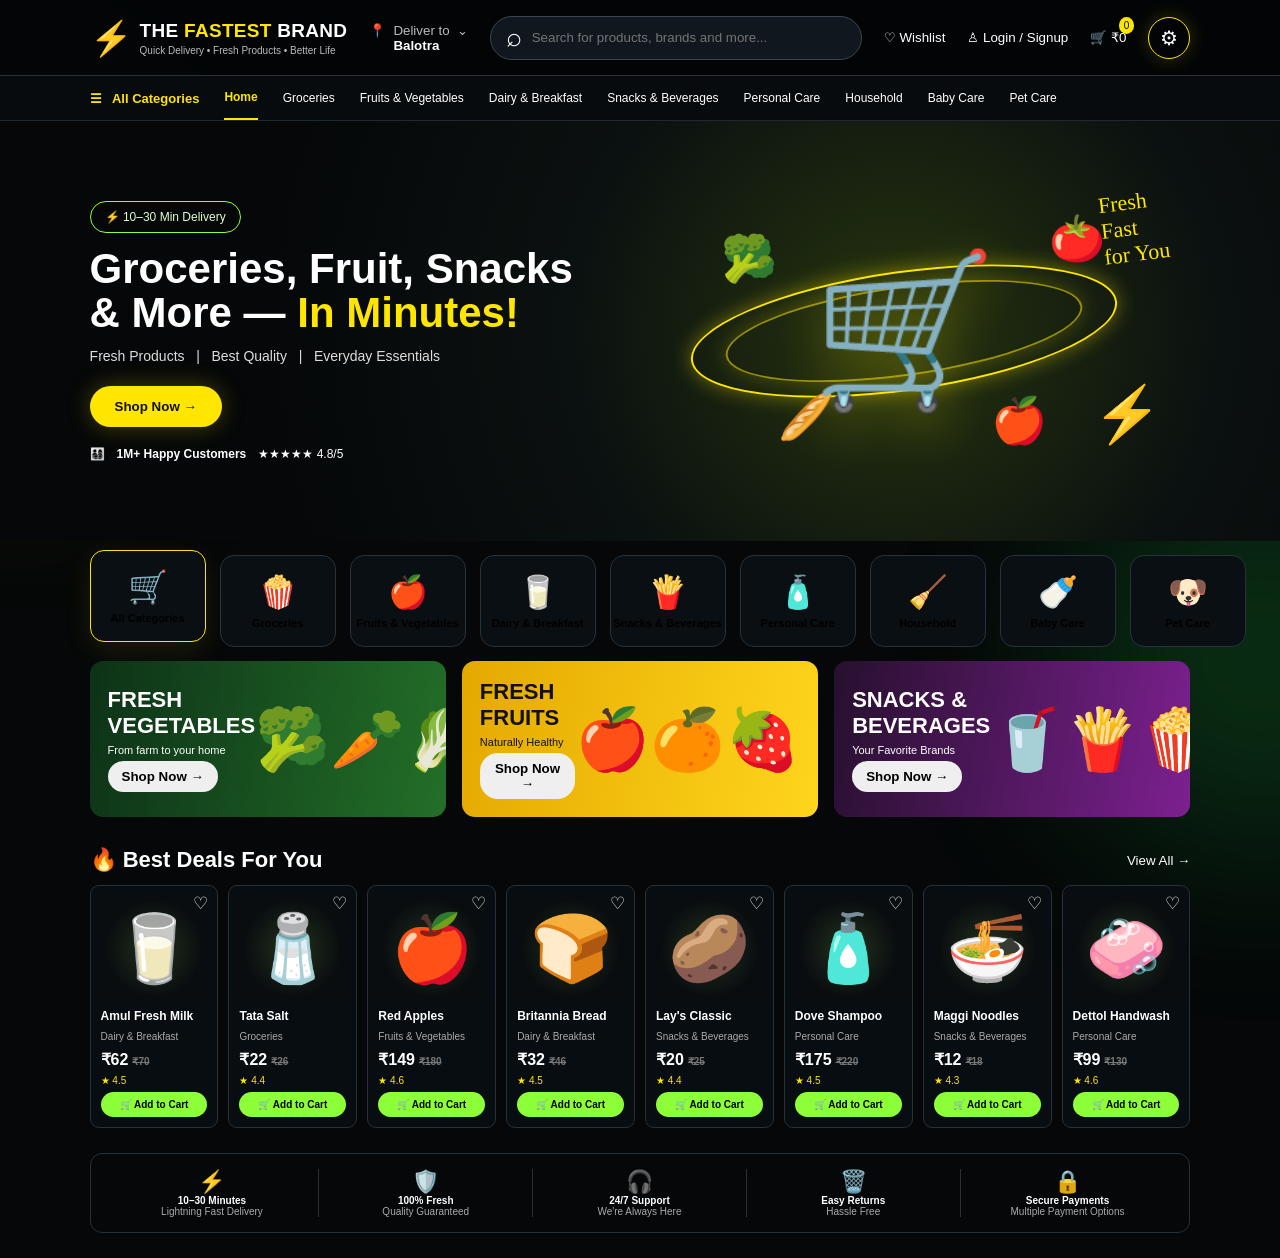
==== index.html @ 52337e47 "Add files via upload" ====
<!DOCTYPE html>
<html lang="en">
<head>
  <meta charset="UTF-8">
  <meta name="viewport" content="width=device-width, initial-scale=1.0">
  <title>THE FASTEST BRAND</title>
  <link rel="stylesheet" href="style.css">
</head>
<body>
  <div class="page-glow glow-one"></div>
  <div class="page-glow glow-two"></div>

  <header class="topbar">
    <div class="brand">
      <span class="bolt">⚡</span>
      <div><strong>THE <b>FASTEST</b> BRAND</strong><small>Quick Delivery • Fresh Products • Better Life</small></div>
    </div>
    <button class="location">📍 <span>Deliver to<br><b>Balotra</b></span>⌄</button>
    <div class="search"><span>⌕</span><input id="searchInput" placeholder="Search for products, brands and more..."></div>
    <button class="head-btn" onclick="toggleWishlist()">♡ <span>Wishlist</span></button>
    <button class="head-btn" onclick="openLogin()">♙ <span>Login / Signup</span></button>
    <button class="cart-mini" onclick="openCart()">🛒 <i id="cartCount">0</i> ₹<span id="cartTotal">0</span></button>
    <button class="settings-btn" onclick="toggleSettings()">⚙</button>
  </header>

  <nav class="nav">
    <button class="categories-btn">☰ &nbsp; All Categories</button>
    <a class="active" href="#home">Home</a>
    <a href="#products" onclick="filterCategory('Groceries')">Groceries</a>
    <a href="#products" onclick="filterCategory('Fruits & Vegetables')">Fruits & Vegetables</a>
    <a href="#products" onclick="filterCategory('Dairy & Breakfast')">Dairy & Breakfast</a>
    <a href="#products" onclick="filterCategory('Snacks & Beverages')">Snacks & Beverages</a>
    <a href="#products" onclick="filterCategory('Personal Care')">Personal Care</a>
    <a href="#products" onclick="filterCategory('Household')">Household</a>
    <a href="#products" onclick="filterCategory('Baby Care')">Baby Care</a>
    <a href="#products" onclick="filterCategory('Pet Care')">Pet Care</a>
  </nav>

  <main id="home">
    <section class="hero">
      <div class="hero-copy">
        <span class="delivery-pill">⚡ 10–30 Min Delivery</span>
        <h1>Groceries, Fruit, Snacks<br>& More — <em>In Minutes!</em></h1>
        <p>Fresh Products &nbsp; | &nbsp; Best Quality &nbsp; | &nbsp; Everyday Essentials</p>
        <button class="shop-btn" onclick="document.querySelector('#products').scrollIntoView({behavior:'smooth'})">Shop Now →</button>
        <div class="trust"><span>👨‍👩‍👧‍👦</span><b>1M+ Happy Customers</b><span>★★★★★ 4.8/5</span></div>
      </div>
      <div class="hero-art">
        <div class="orbit orbit-a"></div><div class="orbit orbit-b"></div>
        <div class="basket">🛒</div>
        <div class="floating-food f1">🥦</div><div class="floating-food f2">🍅</div>
        <div class="floating-food f3">🥖</div><div class="floating-food f4">🍎</div>
        <div class="delivery-box">⚡</div>
        <span class="scribble">Fresh<br>Fast<br>for You</span>
      </div>
    </section>

    <section class="category-strip" id="categoryStrip"></section>

    <section class="promo-row">
      <article class="promo green"><div><h3>FRESH<br>VEGETABLES</h3><p>From farm to your home</p><button onclick="filterCategory('Fruits & Vegetables')">Shop Now →</button></div><span>🥦🥕🥬</span></article>
      <article class="promo yellow"><div><h3>FRESH<br>FRUITS</h3><p>Naturally Healthy</p><button onclick="filterCategory('Fruits & Vegetables')">Shop Now →</button></div><span>🍎🍊🍓</span></article>
      <article class="promo purple"><div><h3>SNACKS &<br>BEVERAGES</h3><p>Your Favorite Brands</p><button onclick="filterCategory('Snacks & Beverages')">Shop Now →</button></div><span>🥤🍟🍿</span></article>
    </section>

    <section class="products-section" id="products">
      <div class="section-head"><h2>🔥 Best Deals For You</h2><button onclick="renderProducts(products)">View All →</button></div>
      <div class="products" id="productGrid"></div>
    </section>

    <section class="benefits">
      <div>⚡ <b>10–30 Minutes</b><small>Lightning Fast Delivery</small></div>
      <div>🛡️ <b>100% Fresh</b><small>Quality Guaranteed</small></div>
      <div>🎧 <b>24/7 Support</b><small>We're Always Here</small></div>
      <div>🗑️ <b>Easy Returns</b><small>Hassle Free</small></div>
      <div>🔒 <b>Secure Payments</b><small>Multiple Payment Options</small></div>
    </section>
  </main>

  <aside class="settings-panel" id="settingsPanel">
    <div class="panel-title">⚙ Settings <button onclick="toggleSettings()">×</button></div>
    <button onclick="location.href='admin.html'">👑 <b>Owner / Admin Panel</b><small>Manage your store</small>›</button>
    <button onclick="alert('Customer Support: 24/7 • +91 90000 00000')">🎧 <b>Customer Support</b><small>Help & Contact</small>›</button>
    <button>🔔 <b>Notifications</b><small>Orders & Updates</small>›</button>
    <button onclick="toggleTheme()">🌗 <b>Light / Dark Mode</b><small>Switch appearance</small><span class="switch"></span></button>
    <button onclick="alert('THE FASTEST BRAND — Fresh products delivered fast.')">ⓘ <b>About Us</b><small>Our Story</small>›</button>
    <button onclick="alert('You have been logged out.')">↪ <b>Logout</b><small>Sign Out</small></button>
  </aside>

  <div class="modal" id="loginModal">
    <div class="modal-box"><button class="close" onclick="closeModal('loginModal')">×</button><h2>Login / Signup</h2>
      <input id="loginName" placeholder="Your Name"><input id="loginPhone" placeholder="Mobile Number">
      <input id="loginEmail" placeholder="Email Address"><input id="loginPin" placeholder="Pincode">
      <button class="shop-btn full" onclick="saveProfile()">Continue</button>
    </div>
  </div>

  <div class="modal" id="cartModal">
    <div class="modal-box cart-box"><button class="close" onclick="closeModal('cartModal')">×</button><h2>🛒 Your Cart</h2><div id="cartItems"></div><div class="cart-total">Total: ₹<b id="modalTotal">0</b></div><button class="shop-btn full" onclick="checkout()">Checkout</button></div>
  </div>

  <script src="script.js"></script>
</body>
</html>
---- style.css ----
*{box-sizing:border-box;margin:0;padding:0}html{scroll-behavior:smooth}body{font-family:Arial,Helvetica,sans-serif;background:#050708;color:#fff;overflow-x:hidden}.page-glow{position:fixed;width:400px;height:400px;border-radius:50%;filter:blur(100px);opacity:.16;pointer-events:none;z-index:-1}.glow-one{background:#ffe500;top:5%;left:-180px}.glow-two{background:#24ff54;right:-180px;bottom:5%}.topbar{height:76px;display:flex;align-items:center;gap:22px;padding:0 7%;border-bottom:1px solid #27303a;background:rgba(3,5,7,.92);backdrop-filter:blur(16px);position:sticky;top:0;z-index:20}.brand{display:flex;align-items:center;gap:8px;min-width:245px}.brand .bolt{font-size:34px;color:#ffe600}.brand strong{font-size:19px;letter-spacing:.3px}.brand strong b{color:#ffe600}.brand small{display:block;color:#bbb;font-size:10px;margin-top:3px}.location,.head-btn,.cart-mini,.settings-btn{background:none;border:0;color:#fff;cursor:pointer}.location{display:flex;gap:7px;text-align:left;color:#bbb}.location b{color:#fff}.search{height:44px;flex:1;max-width:470px;border:1px solid #394652;border-radius:28px;display:flex;align-items:center;padding:0 15px;background:#10171e}.search span{font-size:27px}.search input{width:100%;border:0;outline:0;background:none;color:#fff;padding:0 10px}.head-btn{white-space:nowrap}.cart-mini{position:relative}.cart-mini i{position:absolute;top:-13px;right:-8px;background:#ffe600;color:#111;border-radius:50%;font-size:10px;padding:3px 5px;font-style:normal}.settings-btn{width:42px;height:42px;border:1px solid #ffe600;border-radius:50%;font-size:20px;box-shadow:0 0 20px #ffe60033}.nav{height:45px;display:flex;align-items:center;gap:25px;padding:0 7%;border-bottom:1px solid #202932;white-space:nowrap;overflow:auto;background:#080b0e;position:sticky;top:76px;z-index:19}.nav a,.categories-btn{color:#fff;text-decoration:none;font-size:12px;background:none;border:0;cursor:pointer}.nav .active{color:#ffe600;font-weight:bold;border-bottom:3px solid #ffe600;height:45px;display:flex;align-items:center}.categories-btn{font-weight:bold;color:#ffe600;font-size:13px}.hero{min-height:380px;display:flex;align-items:center;padding:45px 7%;position:relative;overflow:hidden;background:radial-gradient(circle at 70% 50%,#26340f 0,#0b1110 35%,#050708 70%)}.hero-copy{width:48%;z-index:2;animation:slideIn .9s ease}.delivery-pill{display:inline-block;border:1px solid #8fff39;border-radius:30px;padding:8px 14px;color:#dfffcb;font-size:12px}.hero h1{font-size:42px;line-height:1.04;margin:14px 0}.hero h1 em{font-style:normal;color:#ffe600}.hero p{color:#ddd;font-size:14px}.shop-btn{margin-top:22px;border:0;border-radius:25px;background:#ffe600;color:#101010;font-weight:bold;padding:13px 25px;cursor:pointer;transition:.25s;box-shadow:0 0 25px #ffe60044}.shop-btn:hover{transform:translateY(-3px) scale(1.03);box-shadow:0 0 35px #ffe60088}.trust{display:flex;gap:12px;align-items:center;margin-top:20px;font-size:12px}.hero-art{width:52%;height:330px;position:relative;display:flex;justify-content:center;align-items:center}.basket{font-size:150px;filter:drop-shadow(0 15px 25px #ffe60066);animation:float 3s ease-in-out infinite;z-index:2}.orbit{position:absolute;border:2px solid #ffe600;border-radius:50%;width:430px;height:120px;transform:rotate(-8deg);box-shadow:0 0 20px #ffe60066;animation:spin 7s linear infinite}.orbit-b{width:360px;height:90px;animation-direction:reverse;opacity:.55}.floating-food{position:absolute;font-size:45px;animation:foodFloat 4s ease-in-out infinite}.f1{left:18%;top:20%}.f2{right:15%;top:14%;animation-delay:.7s}.f3{left:28%;bottom:16%;animation-delay:1.1s}.f4{right:25%;bottom:15%;animation-delay:1.7s}.delivery-box{position:absolute;right:5%;bottom:15%;font-size:55px;animation:float 2.5s infinite}.scribble{position:absolute;right:4%;top:7%;font-size:22px;color:#ffe600;transform:rotate(-7deg);font-family:cursive}.category-strip{display:flex;gap:14px;padding:14px 7%;overflow:auto}.cat{min-width:116px;height:92px;border:1px solid #27323d;border-radius:14px;background:#0a0f14;display:flex;flex-direction:column;align-items:center;justify-content:center;cursor:pointer;transition:.25s}.cat:hover,.cat.active{border-color:#ffe600;transform:translateY(-5px);box-shadow:0 10px 30px #ffe60018}.cat span{font-size:32px}.cat b{font-size:11px;margin-top:6px}.promo-row{display:grid;grid-template-columns:repeat(3,1fr);gap:16px;padding:0 7% 20px}.promo{border-radius:13px;padding:18px;min-height:125px;display:flex;justify-content:space-between;align-items:center;overflow:hidden}.promo h3{font-size:22px}.promo p{font-size:11px;margin:5px 0}.promo span{font-size:60px;white-space:nowrap}.promo button{border:0;border-radius:18px;padding:8px 14px;font-weight:bold;cursor:pointer}.green{background:linear-gradient(100deg,#0d3217,#236f28)}.yellow{background:linear-gradient(100deg,#e4a900,#ffd51d);color:#111}.purple{background:linear-gradient(100deg,#27102e,#7c2090)}.products-section{padding:10px 7% 25px}.section-head{display:flex;justify-content:space-between;align-items:center;margin-bottom:12px}.section-head h2{font-size:22px}.section-head button{background:none;border:0;color:#fff;cursor:pointer}.products{display:grid;grid-template-columns:repeat(8,minmax(120px,1fr));gap:10px}.product{border:1px solid #27313a;background:#080d11;border-radius:9px;padding:10px;transition:.3s;position:relative;animation:rise .55s ease both}.product:hover{transform:translateY(-7px);border-color:#ffe600;box-shadow:0 14px 30px #000}.product-img{height:105px;display:flex;align-items:center;justify-content:center;font-size:66px;background:radial-gradient(circle,#24331c,#090d10 65%);border-radius:8px}.heart{position:absolute;right:9px;top:7px;background:none;border:0;color:#fff;cursor:pointer;font-size:17px}.product h3{font-size:12px;margin:8px 0 3px}.product small{color:#aaa;font-size:10px}.price{font-weight:bold;margin:6px 0}.old{text-decoration:line-through;color:#777;font-size:10px;margin-left:4px}.rating{color:#ffe600;font-size:10px}.add{width:100%;border:0;background:#8cff39;border-radius:15px;padding:7px;font-size:10px;font-weight:bold;cursor:pointer;margin-top:6px}.benefits{margin:0 7% 25px;border:1px solid #27313a;border-radius:12px;display:grid;grid-template-columns:repeat(5,1fr);padding:15px}.benefits div{border-right:1px solid #27313a;text-align:center;font-size:22px}.benefits div:last-child{border:0}.benefits b,.benefits small{display:block;font-size:10px}.benefits small{color:#aaa}.settings-panel{position:fixed;right:20px;top:70px;width:300px;background:#0c1319ee;border:1px solid #39434c;border-radius:14px;z-index:40;padding:12px;display:none;box-shadow:0 25px 60px #000}.settings-panel.show{display:block;animation:panelIn .25s}.panel-title{display:flex;justify-content:space-between;font-size:16px;font-weight:bold;padding:8px}.panel-title button,.settings-panel>button{background:none;border:0;color:#fff;cursor:pointer}.settings-panel>button{width:100%;padding:13px 8px;text-align:left;border-top:1px solid #283039}.settings-panel small,.settings-panel b{display:block;margin-left:32px}.settings-panel small{color:#999;font-size:10px}.settings-panel b{font-size:13px}.switch{float:right;width:35px;height:19px;border-radius:20px;background:#ffe600}.modal{position:fixed;inset:0;background:#000b;display:none;align-items:center;justify-content:center;z-index:60}.modal.show{display:flex}.modal-box{width:min(430px,92vw);background:#101820;border:1px solid #3a4651;border-radius:18px;padding:25px;position:relative;box-shadow:0 25px 80px #000}.modal-box h2{margin-bottom:18px}.modal-box input{width:100%;padding:12px;margin:6px 0;border:1px solid #3a4651;border-radius:8px;background:#080c10;color:#fff}.close{position:absolute;right:14px;top:12px;background:none;border:0;color:#fff;font-size:25px;cursor:pointer}.full{width:100%}.cart-line{display:flex;justify-content:space-between;gap:8px;border-bottom:1px solid #29323a;padding:12px 0;font-size:13px}.cart-total{text-align:right;font-size:18px;margin-top:15px}@keyframes float{50%{transform:translateY(-12px)}}@keyframes foodFloat{50%{transform:translateY(-18px) rotate(8deg)}}@keyframes spin{to{transform:rotate(352deg)}}@keyframes slideIn{from{opacity:0;transform:translateX(-35px)}to{opacity:1;transform:none}}@keyframes rise{from{opacity:0;transform:translateY(15px)}to{opacity:1;transform:none}}@keyframes panelIn{from{opacity:0;transform:translateY(-10px) scale(.98)}to{opacity:1;transform:none}}body.light{background:#f4f6f8;color:#15191d}.light .topbar{}.light .topbar,.light .nav{background:#fff;color:#111}.light .nav a,.light .categories-btn,.light .head-btn,.light .cart-mini{color:#111}.light .search{background:#f1f3f5}.light .search input{color:#111}.light .hero{background:linear-gradient(120deg,#fff,#eaf8dc)}.light .cat,.light .product{background:#fff;color:#111}.light .product small,.light .benefits small{color:#666}.light .benefits{background:#fff}.light .settings-panel,.light .modal-box{background:#fff;color:#111}.light .settings-panel>button,.light .panel-title button{color:#111}.light .modal-box input{background:#f5f6f7;color:#111}@media(max-width:1000px){.topbar{padding:0 3%;gap:10px}.brand{min-width:auto}.brand small,.location,.head-btn span{display:none}.nav{padding:0 3%}.hero,.promo-row,.products-section{padding-left:3%;padding-right:3%}.hero h1{font-size:34px}.products{grid-template-columns:repeat(4,1fr)}.benefits{margin-left:3%;margin-right:3%}}@media(max-width:650px){.topbar{height:62px}.nav{top:62px}.brand strong{font-size:14px}.search{order:5;position:absolute;top:68px;left:3%;right:3%;max-width:none}.topbar{padding-bottom:0}.hero{margin-top:52px;display:block;padding-top:35px}.hero-copy{width:100%}.hero-art{width:100%;height:230px}.hero h1{font-size:30px}.promo-row{grid-template-columns:1fr}.products{grid-template-columns:repeat(2,1fr)}.benefits{grid-template-columns:repeat(2,1fr);gap:10px}.benefits div{border:0}.settings-panel{right:8px;top:62px;width:calc(100% - 16px)}}
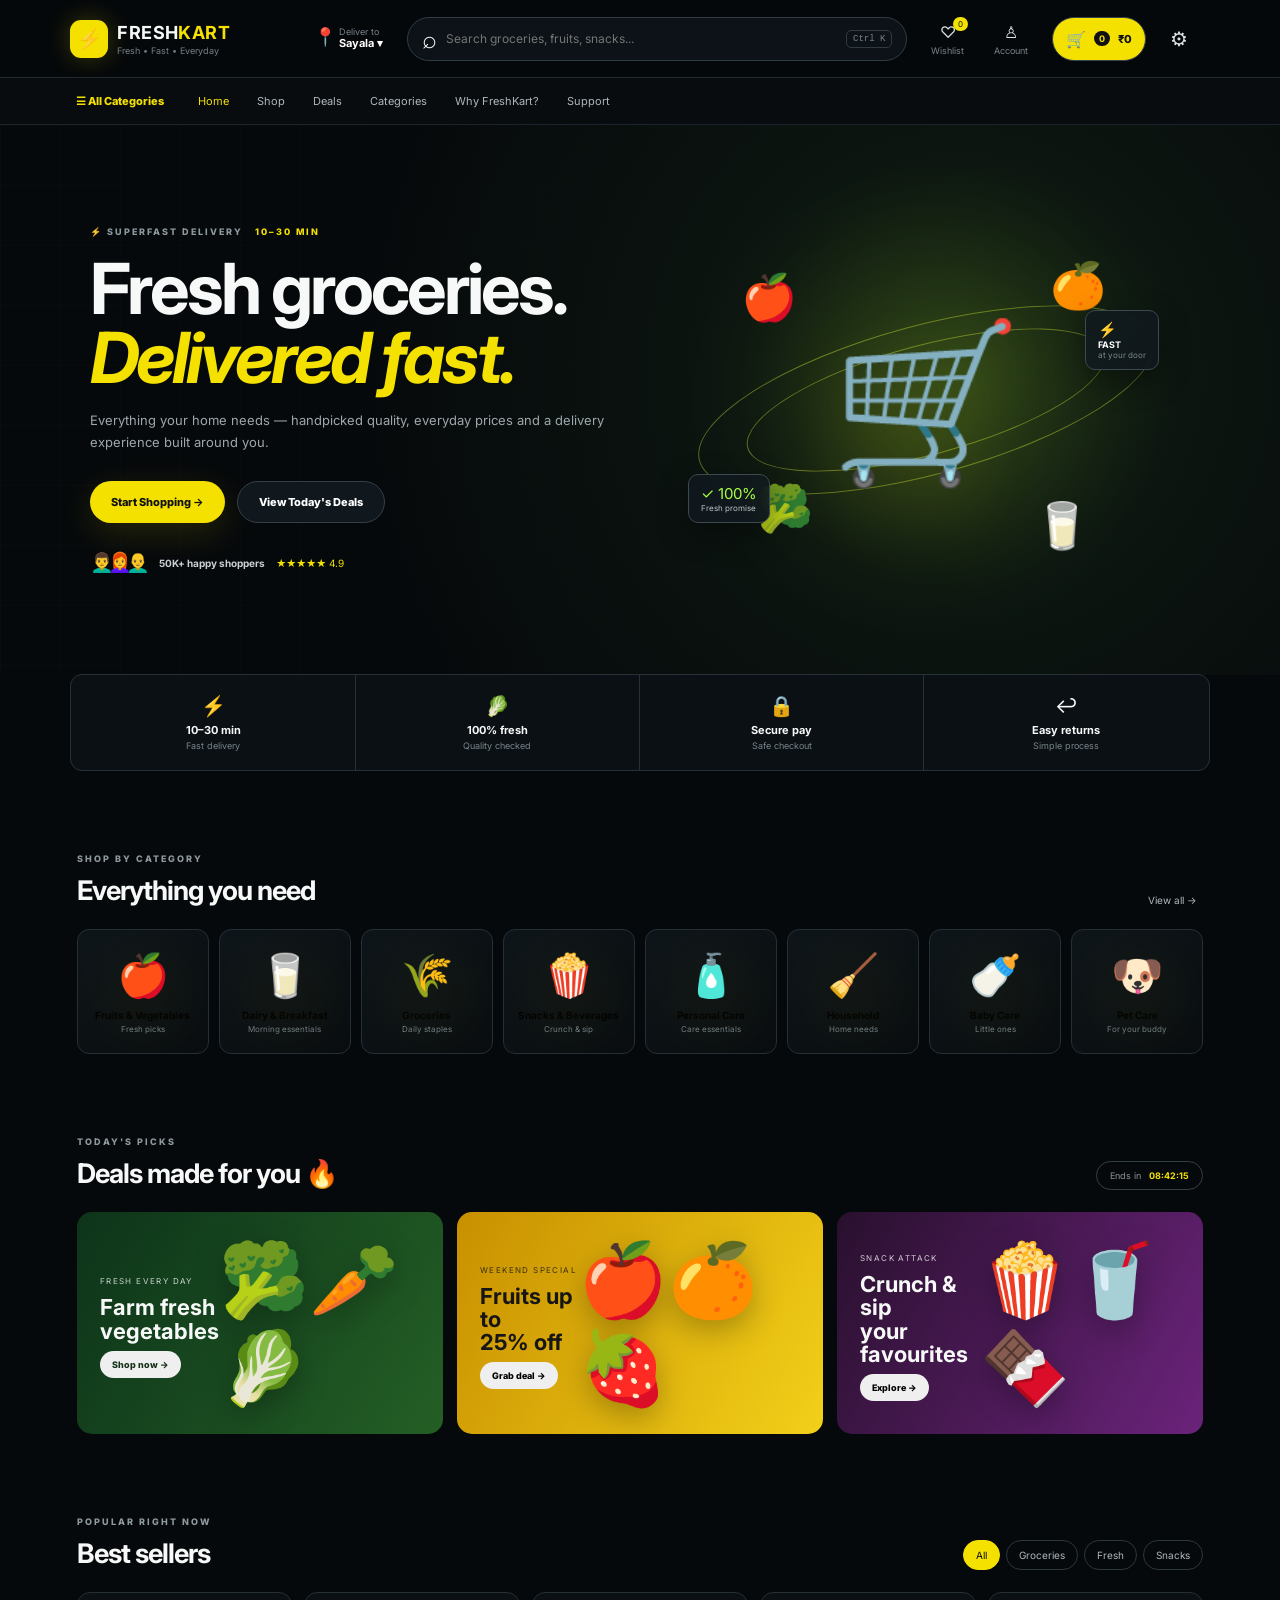
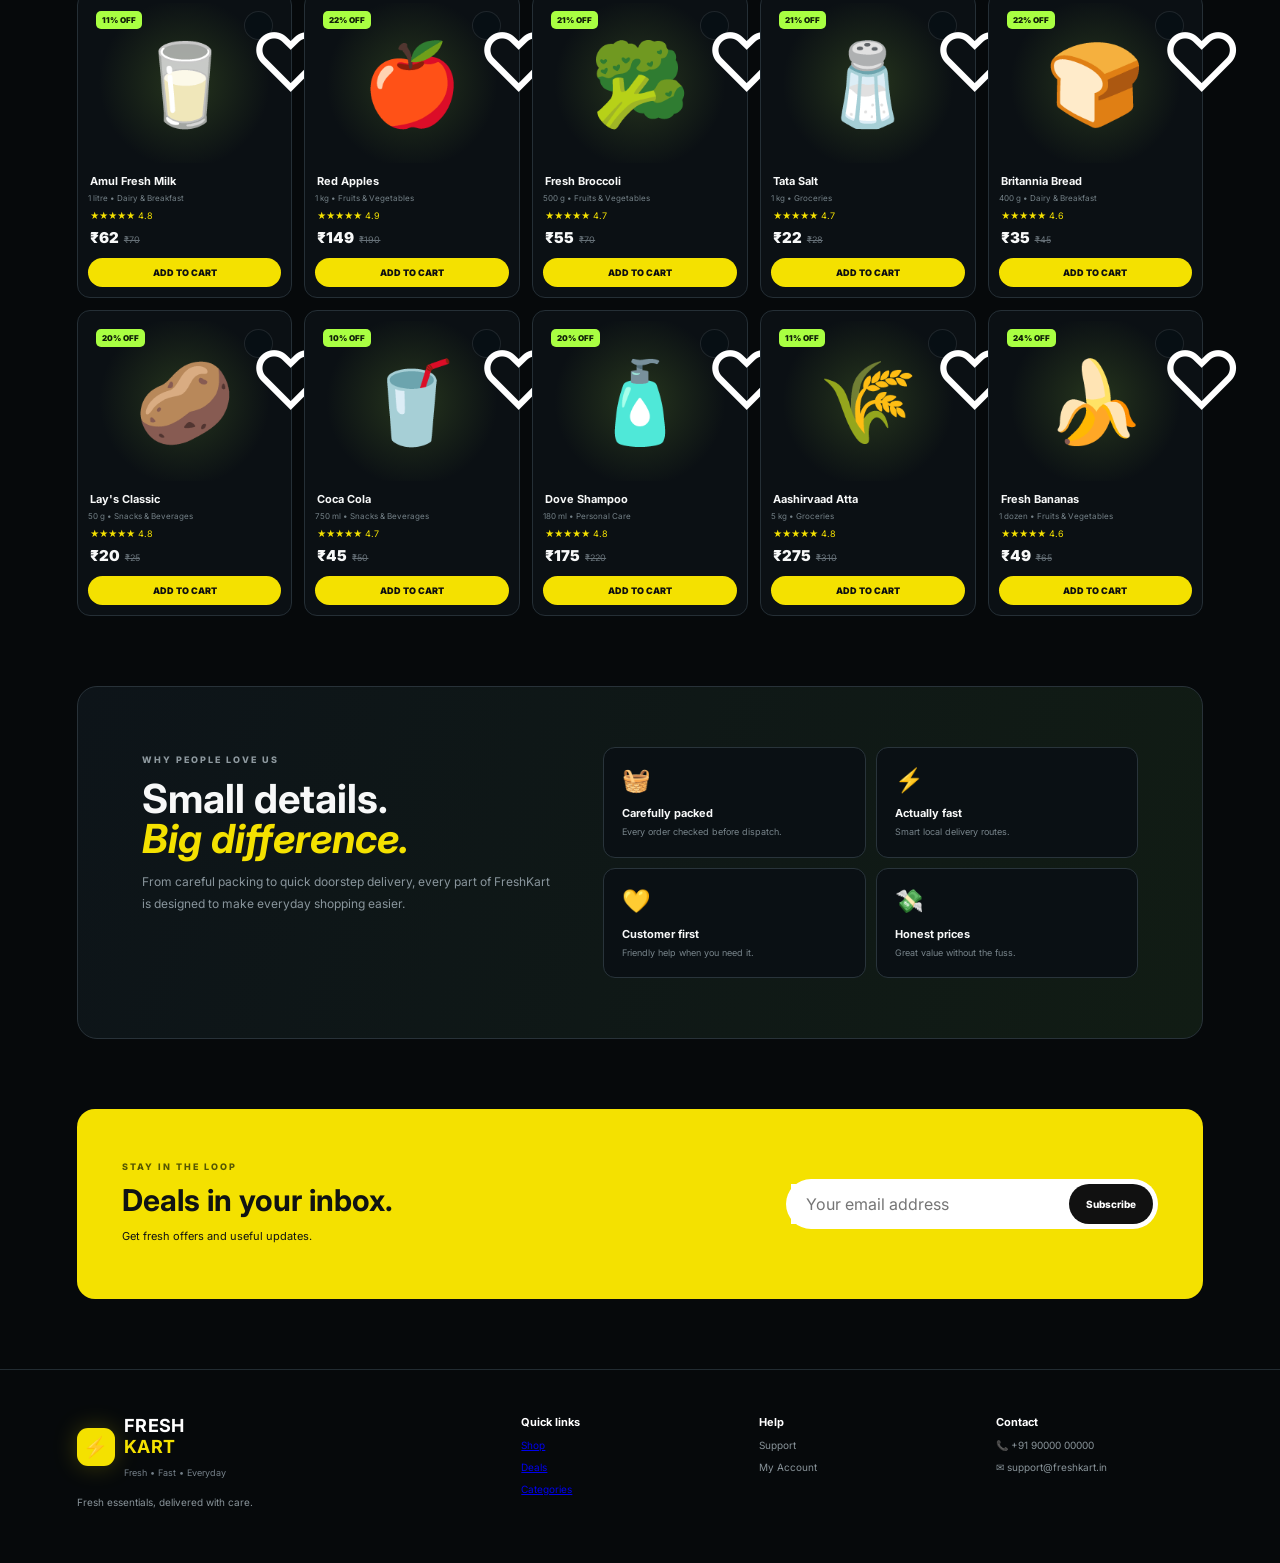
==== commit 7ba7ab6f: "Add files via upload" ====
--- a/index.html
+++ b/index.html
@@ -1,104 +1,73 @@
-<!DOCTYPE html>
+<!doctype html>
 <html lang="en">
 <head>
-  <meta charset="UTF-8">
-  <meta name="viewport" content="width=device-width, initial-scale=1.0">
-  <title>THE FASTEST BRAND</title>
-  <link rel="stylesheet" href="style.css">
+<meta charset="utf-8"><meta name="viewport" content="width=device-width,initial-scale=1">
+<title>FreshKart — Fast Grocery Delivery</title>
+<link rel="preconnect" href="https://fonts.googleapis.com"><link rel="preconnect" href="https://fonts.gstatic.com" crossorigin>
+<link href="https://fonts.googleapis.com/css2?family=Inter:wght@400;500;600;700;800;900&display=swap" rel="stylesheet">
+<link rel="stylesheet" href="style.css">
 </head>
 <body>
-  <div class="page-glow glow-one"></div>
-  <div class="page-glow glow-two"></div>
+<div class="loader"><div class="loader-logo">⚡</div><b>FRESH<span>KART</span></b><small>Loading fresh things...</small></div>
+<header class="header">
+  <div class="brand"><div class="brand-mark">⚡</div><div><strong>FRESH<span>KART</span></strong><small>Fresh • Fast • Everyday</small></div></div>
+  <button class="delivery"><span>📍</span><small>Deliver to</small><b>Sayala ▾</b></button>
+  <div class="search"><span>⌕</span><input id="search" placeholder="Search groceries, fruits, snacks..."><kbd>Ctrl K</kbd></div>
+  <button class="icon-btn" onclick="openDrawer('wishlist')">♡<i id="wishBadge">0</i><small>Wishlist</small></button>
+  <button class="icon-btn" onclick="openModal('loginModal')">♙<small>Account</small></button>
+  <button class="cart-btn" onclick="openDrawer('cart')">🛒<b id="cartCount">0</b><span>₹<em id="cartTotal">0</em></span></button>
+  <button class="gear" onclick="openDrawer('settings')">⚙</button>
+</header>
+<nav class="nav"><button class="allcat" onclick="toggleCats()">☰ All Categories</button><a class="active" href="#home">Home</a><a href="#products">Shop</a><a href="#deals">Deals</a><a href="#categories">Categories</a><a href="#why">Why FreshKart?</a><a href="#support">Support</a></nav>
 
-  <header class="topbar">
-    <div class="brand">
-      <span class="bolt">⚡</span>
-      <div><strong>THE <b>FASTEST</b> BRAND</strong><small>Quick Delivery • Fresh Products • Better Life</small></div>
-    </div>
-    <button class="location">📍 <span>Deliver to<br><b>Balotra</b></span>⌄</button>
-    <div class="search"><span>⌕</span><input id="searchInput" placeholder="Search for products, brands and more..."></div>
-    <button class="head-btn" onclick="toggleWishlist()">♡ <span>Wishlist</span></button>
-    <button class="head-btn" onclick="openLogin()">♙ <span>Login / Signup</span></button>
-    <button class="cart-mini" onclick="openCart()">🛒 <i id="cartCount">0</i> ₹<span id="cartTotal">0</span></button>
-    <button class="settings-btn" onclick="toggleSettings()">⚙</button>
-  </header>
+<main id="home">
+<section class="hero">
+  <div class="hero-copy">
+    <div class="eyebrow">⚡ SUPERFAST DELIVERY <span>10–30 MIN</span></div>
+    <h1>Fresh groceries.<br><em>Delivered fast.</em></h1>
+    <p>Everything your home needs — handpicked quality, everyday prices and a delivery experience built around you.</p>
+    <div class="hero-actions"><button class="primary" onclick="scrollToProducts()">Start Shopping <b>→</b></button><button class="ghost" onclick="showToast('Fresh deals are loading ✨')">View Today's Deals</button></div>
+    <div class="proof"><div class="avatars">👨‍🦱👩‍🦰👨‍🦲</div><b>50K+ happy shoppers</b><span>★★★★★ 4.9</span></div>
+  </div>
+  <div class="hero-visual">
+    <div class="ring r1"></div><div class="ring r2"></div><div class="hero-glow"></div>
+    <div class="basket-art">🛒</div><div class="food apple">🍎</div><div class="food orange">🍊</div><div class="food broccoli">🥦</div><div class="food milk">🥛</div>
+    <div class="speed-card">⚡ <b>FAST</b><small>at your door</small></div>
+    <div class="fresh-card">✓ 100%<small>Fresh promise</small></div>
+  </div>
+</section>
 
-  <nav class="nav">
-    <button class="categories-btn">☰ &nbsp; All Categories</button>
-    <a class="active" href="#home">Home</a>
-    <a href="#products" onclick="filterCategory('Groceries')">Groceries</a>
-    <a href="#products" onclick="filterCategory('Fruits & Vegetables')">Fruits & Vegetables</a>
-    <a href="#products" onclick="filterCategory('Dairy & Breakfast')">Dairy & Breakfast</a>
-    <a href="#products" onclick="filterCategory('Snacks & Beverages')">Snacks & Beverages</a>
-    <a href="#products" onclick="filterCategory('Personal Care')">Personal Care</a>
-    <a href="#products" onclick="filterCategory('Household')">Household</a>
-    <a href="#products" onclick="filterCategory('Baby Care')">Baby Care</a>
-    <a href="#products" onclick="filterCategory('Pet Care')">Pet Care</a>
-  </nav>
+<section class="trust-row"><div>⚡<b>10–30 min</b><small>Fast delivery</small></div><div>🥬<b>100% fresh</b><small>Quality checked</small></div><div>🔒<b>Secure pay</b><small>Safe checkout</small></div><div>↩<b>Easy returns</b><small>Simple process</small></div></section>
 
-  <main id="home">
-    <section class="hero">
-      <div class="hero-copy">
-        <span class="delivery-pill">⚡ 10–30 Min Delivery</span>
-        <h1>Groceries, Fruit, Snacks<br>& More — <em>In Minutes!</em></h1>
-        <p>Fresh Products &nbsp; | &nbsp; Best Quality &nbsp; | &nbsp; Everyday Essentials</p>
-        <button class="shop-btn" onclick="document.querySelector('#products').scrollIntoView({behavior:'smooth'})">Shop Now →</button>
-        <div class="trust"><span>👨‍👩‍👧‍👦</span><b>1M+ Happy Customers</b><span>★★★★★ 4.8/5</span></div>
-      </div>
-      <div class="hero-art">
-        <div class="orbit orbit-a"></div><div class="orbit orbit-b"></div>
-        <div class="basket">🛒</div>
-        <div class="floating-food f1">🥦</div><div class="floating-food f2">🍅</div>
-        <div class="floating-food f3">🥖</div><div class="floating-food f4">🍎</div>
-        <div class="delivery-box">⚡</div>
-        <span class="scribble">Fresh<br>Fast<br>for You</span>
-      </div>
-    </section>
+<section id="categories" class="section">
+  <div class="section-head"><div><small class="label">SHOP BY CATEGORY</small><h2>Everything you need</h2></div><button class="text-btn" onclick="showAll()">View all →</button></div>
+  <div class="category-grid" id="categoryGrid"></div>
+</section>
 
-    <section class="category-strip" id="categoryStrip"></section>
+<section id="deals" class="section">
+ <div class="section-head"><div><small class="label">TODAY'S PICKS</small><h2>Deals made for you 🔥</h2></div><div class="deal-timer">Ends in <b id="timer">08:42:17</b></div></div>
+ <div class="deal-grid"><article class="deal deal-green"><div><small>FRESH EVERY DAY</small><h3>Farm fresh<br>vegetables</h3><button onclick="filterProducts('Fruits & Vegetables')">Shop now →</button></div><span>🥦🥕🥬</span></article>
+ <article class="deal deal-yellow"><div><small>WEEKEND SPECIAL</small><h3>Fruits up to<br>25% off</h3><button onclick="filterProducts('Fruits & Vegetables')">Grab deal →</button></div><span>🍎🍊🍓</span></article>
+ <article class="deal deal-purple"><div><small>SNACK ATTACK</small><h3>Crunch & sip<br>your favourites</h3><button onclick="filterProducts('Snacks & Beverages')">Explore →</button></div><span>🍿🥤🍫</span></article></div>
+</section>
 
-    <section class="promo-row">
-      <article class="promo green"><div><h3>FRESH<br>VEGETABLES</h3><p>From farm to your home</p><button onclick="filterCategory('Fruits & Vegetables')">Shop Now →</button></div><span>🥦🥕🥬</span></article>
-      <article class="promo yellow"><div><h3>FRESH<br>FRUITS</h3><p>Naturally Healthy</p><button onclick="filterCategory('Fruits & Vegetables')">Shop Now →</button></div><span>🍎🍊🍓</span></article>
-      <article class="promo purple"><div><h3>SNACKS &<br>BEVERAGES</h3><p>Your Favorite Brands</p><button onclick="filterCategory('Snacks & Beverages')">Shop Now →</button></div><span>🥤🍟🍿</span></article>
-    </section>
+<section id="products" class="section products-section">
+ <div class="section-head"><div><small class="label">POPULAR RIGHT NOW</small><h2>Best sellers</h2></div><div class="filters"><button class="filter active" onclick="filterProducts('All')">All</button><button class="filter" onclick="filterProducts('Groceries')">Groceries</button><button class="filter" onclick="filterProducts('Fruits & Vegetables')">Fresh</button><button class="filter" onclick="filterProducts('Snacks & Beverages')">Snacks</button></div></div>
+ <div class="product-grid" id="productGrid"></div>
+</section>
 
-    <section class="products-section" id="products">
-      <div class="section-head"><h2>🔥 Best Deals For You</h2><button onclick="renderProducts(products)">View All →</button></div>
-      <div class="products" id="productGrid"></div>
-    </section>
+<section id="why" class="why"><div><small class="label">WHY PEOPLE LOVE US</small><h2>Small details.<br><em>Big difference.</em></h2><p>From careful packing to quick doorstep delivery, every part of FreshKart is designed to make everyday shopping easier.</p></div><div class="why-cards"><article>🧺<b>Carefully packed</b><small>Every order checked before dispatch.</small></article><article>⚡<b>Actually fast</b><small>Smart local delivery routes.</small></article><article>💛<b>Customer first</b><small>Friendly help when you need it.</small></article><article>💸<b>Honest prices</b><small>Great value without the fuss.</small></article></div></section>
 
-    <section class="benefits">
-      <div>⚡ <b>10–30 Minutes</b><small>Lightning Fast Delivery</small></div>
-      <div>🛡️ <b>100% Fresh</b><small>Quality Guaranteed</small></div>
-      <div>🎧 <b>24/7 Support</b><small>We're Always Here</small></div>
-      <div>🗑️ <b>Easy Returns</b><small>Hassle Free</small></div>
-      <div>🔒 <b>Secure Payments</b><small>Multiple Payment Options</small></div>
-    </section>
-  </main>
+<section id="support" class="newsletter"><div><small class="label">STAY IN THE LOOP</small><h2>Deals in your inbox.</h2><p>Get fresh offers and useful updates.</p></div><div class="subscribe"><input placeholder="Your email address"><button onclick="showToast('You are subscribed 🎉')">Subscribe</button></div></section>
+</main>
 
-  <aside class="settings-panel" id="settingsPanel">
-    <div class="panel-title">⚙ Settings <button onclick="toggleSettings()">×</button></div>
-    <button onclick="location.href='admin.html'">👑 <b>Owner / Admin Panel</b><small>Manage your store</small>›</button>
-    <button onclick="alert('Customer Support: 24/7 • +91 90000 00000')">🎧 <b>Customer Support</b><small>Help & Contact</small>›</button>
-    <button>🔔 <b>Notifications</b><small>Orders & Updates</small>›</button>
-    <button onclick="toggleTheme()">🌗 <b>Light / Dark Mode</b><small>Switch appearance</small><span class="switch"></span></button>
-    <button onclick="alert('THE FASTEST BRAND — Fresh products delivered fast.')">ⓘ <b>About Us</b><small>Our Story</small>›</button>
-    <button onclick="alert('You have been logged out.')">↪ <b>Logout</b><small>Sign Out</small></button>
-  </aside>
+<footer><div><div class="brand"><div class="brand-mark">⚡</div><div><strong>FRESH<span>KART</span></strong><small>Fresh • Fast • Everyday</small></div></div><p>Fresh essentials, delivered with care.</p></div><div><b>Quick links</b><a href="#products">Shop</a><a href="#deals">Deals</a><a href="#categories">Categories</a></div><div><b>Help</b><a onclick="openDrawer('settings')">Support</a><a onclick="openModal('loginModal')">My Account</a></div><div><b>Contact</b><span>📞 +91 90000 00000</span><span>✉ support@freshkart.in</span></div></footer>
 
-  <div class="modal" id="loginModal">
-    <div class="modal-box"><button class="close" onclick="closeModal('loginModal')">×</button><h2>Login / Signup</h2>
-      <input id="loginName" placeholder="Your Name"><input id="loginPhone" placeholder="Mobile Number">
-      <input id="loginEmail" placeholder="Email Address"><input id="loginPin" placeholder="Pincode">
-      <button class="shop-btn full" onclick="saveProfile()">Continue</button>
-    </div>
-  </div>
+<div class="cat-pop" id="catPop"><div id="catPopInner"></div></div>
+<div class="drawer-backdrop" id="backdrop" onclick="closeDrawers()"></div>
+<aside class="drawer" id="drawer"><div class="drawer-head"><h2 id="drawerTitle">Cart</h2><button onclick="closeDrawers()">×</button></div><div id="drawerBody"></div></aside>
 
-  <div class="modal" id="cartModal">
-    <div class="modal-box cart-box"><button class="close" onclick="closeModal('cartModal')">×</button><h2>🛒 Your Cart</h2><div id="cartItems"></div><div class="cart-total">Total: ₹<b id="modalTotal">0</b></div><button class="shop-btn full" onclick="checkout()">Checkout</button></div>
-  </div>
-
-  <script src="script.js"></script>
-</body>
-</html>+<div class="modal" id="loginModal"><div class="modal-box"><button class="modal-close" onclick="closeModal('loginModal')">×</button><div class="modal-icon">♙</div><h2>Welcome back</h2><p>Save your details for faster checkout.</p><input id="name" placeholder="Full name"><input id="phone" placeholder="Mobile number"><input id="email" placeholder="Email address"><input id="pin" placeholder="Pincode"><button class="primary full" onclick="saveProfile()">Save & Continue →</button></div></div>
+<div class="toast" id="toast"></div>
+<script src="script.js"></script>
+</body></html>
--- a/style.css
+++ b/style.css
@@ -1 +1 @@
-*{box-sizing:border-box;margin:0;padding:0}html{scroll-behavior:smooth}body{font-family:Arial,Helvetica,sans-serif;background:#050708;color:#fff;overflow-x:hidden}.page-glow{position:fixed;width:400px;height:400px;border-radius:50%;filter:blur(100px);opacity:.16;pointer-events:none;z-index:-1}.glow-one{background:#ffe500;top:5%;left:-180px}.glow-two{background:#24ff54;right:-180px;bottom:5%}.topbar{height:76px;display:flex;align-items:center;gap:22px;padding:0 7%;border-bottom:1px solid #27303a;background:rgba(3,5,7,.92);backdrop-filter:blur(16px);position:sticky;top:0;z-index:20}.brand{display:flex;align-items:center;gap:8px;min-width:245px}.brand .bolt{font-size:34px;color:#ffe600}.brand strong{font-size:19px;letter-spacing:.3px}.brand strong b{color:#ffe600}.brand small{display:block;color:#bbb;font-size:10px;margin-top:3px}.location,.head-btn,.cart-mini,.settings-btn{background:none;border:0;color:#fff;cursor:pointer}.location{display:flex;gap:7px;text-align:left;color:#bbb}.location b{color:#fff}.search{height:44px;flex:1;max-width:470px;border:1px solid #394652;border-radius:28px;display:flex;align-items:center;padding:0 15px;background:#10171e}.search span{font-size:27px}.search input{width:100%;border:0;outline:0;background:none;color:#fff;padding:0 10px}.head-btn{white-space:nowrap}.cart-mini{position:relative}.cart-mini i{position:absolute;top:-13px;right:-8px;background:#ffe600;color:#111;border-radius:50%;font-size:10px;padding:3px 5px;font-style:normal}.settings-btn{width:42px;height:42px;border:1px solid #ffe600;border-radius:50%;font-size:20px;box-shadow:0 0 20px #ffe60033}.nav{height:45px;display:flex;align-items:center;gap:25px;padding:0 7%;border-bottom:1px solid #202932;white-space:nowrap;overflow:auto;background:#080b0e;position:sticky;top:76px;z-index:19}.nav a,.categories-btn{color:#fff;text-decoration:none;font-size:12px;background:none;border:0;cursor:pointer}.nav .active{color:#ffe600;font-weight:bold;border-bottom:3px solid #ffe600;height:45px;display:flex;align-items:center}.categories-btn{font-weight:bold;color:#ffe600;font-size:13px}.hero{min-height:380px;display:flex;align-items:center;padding:45px 7%;position:relative;overflow:hidden;background:radial-gradient(circle at 70% 50%,#26340f 0,#0b1110 35%,#050708 70%)}.hero-copy{width:48%;z-index:2;animation:slideIn .9s ease}.delivery-pill{display:inline-block;border:1px solid #8fff39;border-radius:30px;padding:8px 14px;color:#dfffcb;font-size:12px}.hero h1{font-size:42px;line-height:1.04;margin:14px 0}.hero h1 em{font-style:normal;color:#ffe600}.hero p{color:#ddd;font-size:14px}.shop-btn{margin-top:22px;border:0;border-radius:25px;background:#ffe600;color:#101010;font-weight:bold;padding:13px 25px;cursor:pointer;transition:.25s;box-shadow:0 0 25px #ffe60044}.shop-btn:hover{transform:translateY(-3px) scale(1.03);box-shadow:0 0 35px #ffe60088}.trust{display:flex;gap:12px;align-items:center;margin-top:20px;font-size:12px}.hero-art{width:52%;height:330px;position:relative;display:flex;justify-content:center;align-items:center}.basket{font-size:150px;filter:drop-shadow(0 15px 25px #ffe60066);animation:float 3s ease-in-out infinite;z-index:2}.orbit{position:absolute;border:2px solid #ffe600;border-radius:50%;width:430px;height:120px;transform:rotate(-8deg);box-shadow:0 0 20px #ffe60066;animation:spin 7s linear infinite}.orbit-b{width:360px;height:90px;animation-direction:reverse;opacity:.55}.floating-food{position:absolute;font-size:45px;animation:foodFloat 4s ease-in-out infinite}.f1{left:18%;top:20%}.f2{right:15%;top:14%;animation-delay:.7s}.f3{left:28%;bottom:16%;animation-delay:1.1s}.f4{right:25%;bottom:15%;animation-delay:1.7s}.delivery-box{position:absolute;right:5%;bottom:15%;font-size:55px;animation:float 2.5s infinite}.scribble{position:absolute;right:4%;top:7%;font-size:22px;color:#ffe600;transform:rotate(-7deg);font-family:cursive}.category-strip{display:flex;gap:14px;padding:14px 7%;overflow:auto}.cat{min-width:116px;height:92px;border:1px solid #27323d;border-radius:14px;background:#0a0f14;display:flex;flex-direction:column;align-items:center;justify-content:center;cursor:pointer;transition:.25s}.cat:hover,.cat.active{border-color:#ffe600;transform:translateY(-5px);box-shadow:0 10px 30px #ffe60018}.cat span{font-size:32px}.cat b{font-size:11px;margin-top:6px}.promo-row{display:grid;grid-template-columns:repeat(3,1fr);gap:16px;padding:0 7% 20px}.promo{border-radius:13px;padding:18px;min-height:125px;display:flex;justify-content:space-between;align-items:center;overflow:hidden}.promo h3{font-size:22px}.promo p{font-size:11px;margin:5px 0}.promo span{font-size:60px;white-space:nowrap}.promo button{border:0;border-radius:18px;padding:8px 14px;font-weight:bold;cursor:pointer}.green{background:linear-gradient(100deg,#0d3217,#236f28)}.yellow{background:linear-gradient(100deg,#e4a900,#ffd51d);color:#111}.purple{background:linear-gradient(100deg,#27102e,#7c2090)}.products-section{padding:10px 7% 25px}.section-head{display:flex;justify-content:space-between;align-items:center;margin-bottom:12px}.section-head h2{font-size:22px}.section-head button{background:none;border:0;color:#fff;cursor:pointer}.products{display:grid;grid-template-columns:repeat(8,minmax(120px,1fr));gap:10px}.product{border:1px solid #27313a;background:#080d11;border-radius:9px;padding:10px;transition:.3s;position:relative;animation:rise .55s ease both}.product:hover{transform:translateY(-7px);border-color:#ffe600;box-shadow:0 14px 30px #000}.product-img{height:105px;display:flex;align-items:center;justify-content:center;font-size:66px;background:radial-gradient(circle,#24331c,#090d10 65%);border-radius:8px}.heart{position:absolute;right:9px;top:7px;background:none;border:0;color:#fff;cursor:pointer;font-size:17px}.product h3{font-size:12px;margin:8px 0 3px}.product small{color:#aaa;font-size:10px}.price{font-weight:bold;margin:6px 0}.old{text-decoration:line-through;color:#777;font-size:10px;margin-left:4px}.rating{color:#ffe600;font-size:10px}.add{width:100%;border:0;background:#8cff39;border-radius:15px;padding:7px;font-size:10px;font-weight:bold;cursor:pointer;margin-top:6px}.benefits{margin:0 7% 25px;border:1px solid #27313a;border-radius:12px;display:grid;grid-template-columns:repeat(5,1fr);padding:15px}.benefits div{border-right:1px solid #27313a;text-align:center;font-size:22px}.benefits div:last-child{border:0}.benefits b,.benefits small{display:block;font-size:10px}.benefits small{color:#aaa}.settings-panel{position:fixed;right:20px;top:70px;width:300px;background:#0c1319ee;border:1px solid #39434c;border-radius:14px;z-index:40;padding:12px;display:none;box-shadow:0 25px 60px #000}.settings-panel.show{display:block;animation:panelIn .25s}.panel-title{display:flex;justify-content:space-between;font-size:16px;font-weight:bold;padding:8px}.panel-title button,.settings-panel>button{background:none;border:0;color:#fff;cursor:pointer}.settings-panel>button{width:100%;padding:13px 8px;text-align:left;border-top:1px solid #283039}.settings-panel small,.settings-panel b{display:block;margin-left:32px}.settings-panel small{color:#999;font-size:10px}.settings-panel b{font-size:13px}.switch{float:right;width:35px;height:19px;border-radius:20px;background:#ffe600}.modal{position:fixed;inset:0;background:#000b;display:none;align-items:center;justify-content:center;z-index:60}.modal.show{display:flex}.modal-box{width:min(430px,92vw);background:#101820;border:1px solid #3a4651;border-radius:18px;padding:25px;position:relative;box-shadow:0 25px 80px #000}.modal-box h2{margin-bottom:18px}.modal-box input{width:100%;padding:12px;margin:6px 0;border:1px solid #3a4651;border-radius:8px;background:#080c10;color:#fff}.close{position:absolute;right:14px;top:12px;background:none;border:0;color:#fff;font-size:25px;cursor:pointer}.full{width:100%}.cart-line{display:flex;justify-content:space-between;gap:8px;border-bottom:1px solid #29323a;padding:12px 0;font-size:13px}.cart-total{text-align:right;font-size:18px;margin-top:15px}@keyframes float{50%{transform:translateY(-12px)}}@keyframes foodFloat{50%{transform:translateY(-18px) rotate(8deg)}}@keyframes spin{to{transform:rotate(352deg)}}@keyframes slideIn{from{opacity:0;transform:translateX(-35px)}to{opacity:1;transform:none}}@keyframes rise{from{opacity:0;transform:translateY(15px)}to{opacity:1;transform:none}}@keyframes panelIn{from{opacity:0;transform:translateY(-10px) scale(.98)}to{opacity:1;transform:none}}body.light{background:#f4f6f8;color:#15191d}.light .topbar{}.light .topbar,.light .nav{background:#fff;color:#111}.light .nav a,.light .categories-btn,.light .head-btn,.light .cart-mini{color:#111}.light .search{background:#f1f3f5}.light .search input{color:#111}.light .hero{background:linear-gradient(120deg,#fff,#eaf8dc)}.light .cat,.light .product{background:#fff;color:#111}.light .product small,.light .benefits small{color:#666}.light .benefits{background:#fff}.light .settings-panel,.light .modal-box{background:#fff;color:#111}.light .settings-panel>button,.light .panel-title button{color:#111}.light .modal-box input{background:#f5f6f7;color:#111}@media(max-width:1000px){.topbar{padding:0 3%;gap:10px}.brand{min-width:auto}.brand small,.location,.head-btn span{display:none}.nav{padding:0 3%}.hero,.promo-row,.products-section{padding-left:3%;padding-right:3%}.hero h1{font-size:34px}.products{grid-template-columns:repeat(4,1fr)}.benefits{margin-left:3%;margin-right:3%}}@media(max-width:650px){.topbar{height:62px}.nav{top:62px}.brand strong{font-size:14px}.search{order:5;position:absolute;top:68px;left:3%;right:3%;max-width:none}.topbar{padding-bottom:0}.hero{margin-top:52px;display:block;padding-top:35px}.hero-copy{width:100%}.hero-art{width:100%;height:230px}.hero h1{font-size:30px}.promo-row{grid-template-columns:1fr}.products{grid-template-columns:repeat(2,1fr)}.benefits{grid-template-columns:repeat(2,1fr);gap:10px}.benefits div{border:0}.settings-panel{right:8px;top:62px;width:calc(100% - 16px)}}+*{box-sizing:border-box}html{scroll-behavior:smooth}body{margin:0;font-family:Inter,Arial,sans-serif;background:#06090b;color:#f7f8f8;overflow-x:hidden}button,input{font:inherit}button{cursor:pointer}.loader{position:fixed;inset:0;background:#06090b;z-index:999;display:flex;flex-direction:column;align-items:center;justify-content:center;gap:8px;animation:loaderOut .7s 1.4s forwards}.loader-logo{font-size:55px;color:#f4e100;animation:pulse 1s infinite}.loader b{font-size:22px}.loader b span,.brand span,.hero em,.why em{color:#f4e100}.loader small{color:#7f8a91}.header{height:78px;display:flex;align-items:center;gap:18px;padding:0 5.5%;background:rgba(6,9,11,.84);border-bottom:1px solid #202a31;backdrop-filter:blur(18px);position:sticky;top:0;z-index:50}.brand{display:flex;gap:9px;align-items:center;min-width:220px}.brand-mark{height:38px;width:38px;display:grid;place-items:center;border-radius:11px;background:#f4e100;color:#101315;font-size:20px;box-shadow:0 0 25px #f4e1003b}.brand strong{display:block;letter-spacing:.4px;font-size:18px}.brand small{display:block;color:#758089;font-size:9px;margin-top:2px}.delivery{border:0;background:none;color:#fff;display:grid;grid-template-columns:25px 1fr;line-height:1.15;text-align:left}.delivery span{grid-row:span 2;font-size:18px}.delivery small{color:#758089;font-size:9px}.delivery b{font-size:11px}.search{height:44px;flex:1;max-width:500px;border:1px solid #303c44;border-radius:25px;background:#0c1217;display:flex;align-items:center;padding:0 14px}.search>span{font-size:25px}.search input{flex:1;min-width:0;background:none;border:0;outline:0;color:#fff;padding:0 9px;font-size:12px}.search kbd{font-size:9px;color:#78848d;border:1px solid #303a42;padding:3px 6px;border-radius:5px}.icon-btn,.gear{background:none;color:#dce1e3;border:0;position:relative}.icon-btn small{display:block;font-size:9px;color:#78848d;margin-top:3px}.icon-btn i{position:absolute;background:#f4e100;color:#111;font-size:8px;font-style:normal;border-radius:20px;padding:2px 5px;top:-4px;right:2px}.cart-btn{height:44px;border:1px solid #38434b;background:#f4e100;color:#111;border-radius:23px;padding:0 13px;font-weight:800;display:flex;align-items:center;gap:8px}.cart-btn b{background:#111;color:#f4e100;border-radius:20px;padding:2px 5px;font-size:9px}.cart-btn span{font-size:11px}.cart-btn em{font-style:normal}.gear{font-size:20px}.nav{height:47px;padding:0 5.5%;display:flex;gap:28px;align-items:center;border-bottom:1px solid #1b242b;background:#080c0f;position:sticky;top:78px;z-index:45}.nav a,.allcat{color:#aeb7bc;text-decoration:none;font-size:11px;border:0;background:none}.nav a.active,.nav a:hover,.allcat{color:#f4e100}.allcat{font-weight:800}.hero{min-height:540px;padding:70px 7%;display:flex;align-items:center;position:relative;overflow:hidden;background:radial-gradient(circle at 75% 45%,#1e3215 0,#0c1510 22%,#06090b 60%)}.hero:after{content:"";position:absolute;inset:0;background-image:linear-gradient(#ffffff04 1px,transparent 1px),linear-gradient(90deg,#ffffff04 1px,transparent 1px);background-size:60px 60px;mask-image:linear-gradient(90deg,#000,transparent 75%)}.hero-copy{width:52%;z-index:2;animation:heroIn .9s}.eyebrow,.label{font-size:9px;letter-spacing:2px;color:#8e999f;font-weight:800}.eyebrow span{color:#f4e100;margin-left:8px}.hero h1{font-size:clamp(45px,5.5vw,77px);line-height:.98;margin:17px 0;letter-spacing:-3px}.hero p{max-width:590px;color:#9da7ac;line-height:1.7;font-size:13px}.hero-actions{display:flex;gap:12px;margin-top:28px}.primary,.ghost{border-radius:25px;padding:13px 21px;border:0;font-weight:800;font-size:11px}.primary{background:#f4e100;color:#111;box-shadow:0 10px 35px #f4e10022}.primary:hover{transform:translateY(-3px);box-shadow:0 15px 40px #f4e10044}.ghost{background:#11181d;border:1px solid #344048;color:#fff}.proof{display:flex;align-items:center;gap:11px;margin-top:28px;font-size:10px;color:#cbd0d3}.proof span{color:#f4e100}.avatars{font-size:19px;letter-spacing:-6px;margin-right:4px}.hero-visual{height:410px;width:48%;position:relative;display:grid;place-items:center}.hero-glow{width:250px;height:250px;background:#c9ff33;filter:blur(70px);opacity:.12;border-radius:50%}.basket-art{position:absolute;font-size:155px;filter:drop-shadow(0 20px 35px #f4e10035);animation:float 3.5s ease-in-out infinite}.ring{position:absolute;border:1px solid #d9ed3b66;border-radius:50%;transform:rotate(-15deg)}.r1{width:470px;height:150px;animation:orbit 9s linear infinite}.r2{width:370px;height:110px;animation:orbit 7s linear infinite reverse}.food{position:absolute;font-size:45px;animation:float 3s ease-in-out infinite}.apple{top:18%;left:15%}.orange{right:16%;top:15%;animation-delay:.5s}.broccoli{left:18%;bottom:17%;animation-delay:1s}.milk{right:19%;bottom:13%;animation-delay:1.4s}.speed-card,.fresh-card{position:absolute;background:#11191fdd;border:1px solid #3c494f;padding:9px 12px;border-radius:10px;box-shadow:0 10px 30px #0006;backdrop-filter:blur(10px);font-size:15px}.speed-card{right:6%;top:28%;color:#f4e100}.speed-card b,.speed-card small,.fresh-card small{display:block}.speed-card b{font-size:9px;color:#fff}.speed-card small,.fresh-card small{font-size:8px;color:#7d898f}.fresh-card{left:5%;bottom:20%;color:#a9ff42}.fresh-card small{color:#bfc6ca}.trust-row{display:grid;grid-template-columns:repeat(4,1fr);margin:-1px 5.5% 0;border:1px solid #273138;border-radius:12px;background:#0b1014;position:relative;z-index:4}.trust-row div{padding:19px;text-align:center;border-right:1px solid #273138}.trust-row div:last-child{border:0}.trust-row div:first-letter{font-size:20px}.trust-row b,.trust-row small{display:block}.trust-row b{font-size:11px;margin-top:5px}.trust-row small{font-size:9px;color:#78848b;margin-top:3px}.section{padding:75px 6% 0}.section-head{display:flex;justify-content:space-between;align-items:end;margin-bottom:22px}.section-head h2{margin:8px 0 0;font-size:27px;letter-spacing:-1px}.text-btn,.filters button{background:none;border:0;color:#aeb8bd;font-size:10px}.category-grid{display:grid;grid-template-columns:repeat(8,1fr);gap:10px}.cat-card{height:125px;border:1px solid #252f36;background:linear-gradient(145deg,#0e151a,#090d10);border-radius:12px;display:flex;flex-direction:column;align-items:center;justify-content:center;transition:.3s;position:relative;overflow:hidden}.cat-card:before{content:"";position:absolute;width:70px;height:70px;border-radius:50%;background:#f4e100;filter:blur(35px);opacity:.07}.cat-card:hover{transform:translateY(-8px);border-color:#f4e100;box-shadow:0 18px 35px #000}.cat-card .emoji{font-size:42px;z-index:1}.cat-card b{font-size:10px;margin-top:9px}.cat-card small{font-size:8px;color:#707c83;margin-top:3px}.deal-timer{border:1px solid #343f46;border-radius:20px;padding:8px 13px;color:#89949a;font-size:9px}.deal-timer b{color:#f4e100;margin-left:5px}.deal-grid{display:grid;grid-template-columns:repeat(3,1fr);gap:14px}.deal{min-height:160px;border-radius:15px;padding:23px;display:flex;align-items:center;justify-content:space-between;overflow:hidden}.deal small{font-size:8px;letter-spacing:1.4px;opacity:.8}.deal h3{font-size:22px;line-height:1.05;margin:8px 0}.deal button{border:0;border-radius:18px;padding:8px 12px;font-size:9px;font-weight:800}.deal>span{font-size:72px;filter:drop-shadow(0 10px 15px #0004)}.deal-green{background:linear-gradient(120deg,#0d341a,#245f25)}.deal-green button{color:#143016}.deal-yellow{background:linear-gradient(120deg,#c89000,#f2d019);color:#161616}.deal-purple{background:linear-gradient(120deg,#29102e,#6b237b)}.products-section{padding-bottom:70px}.filters{display:flex;gap:6px}.filters button{padding:8px 12px;border:1px solid #2c373e;border-radius:20px}.filters button.active,.filters button:hover{background:#f4e100;color:#111;border-color:#f4e100}.product-grid{display:grid;grid-template-columns:repeat(5,1fr);gap:12px}.product{border:1px solid #252f36;border-radius:13px;background:#0b1014;padding:10px;position:relative;transition:.3s;animation:rise .55s both}.product:hover{transform:translateY(-8px);border-color:#f4e100;box-shadow:0 20px 40px #0008}.product-image{height:160px;border-radius:10px;background:radial-gradient(circle,#26351d,#0b1014 68%);display:grid;place-items:center;font-size:80px;position:relative}.product-image .discount{position:absolute;top:8px;left:8px;background:#a9ff42;color:#102008;padding:4px 6px;border-radius:5px;font-size:8px;font-weight:900}.wish{position:absolute;right:8px;top:8px;width:29px;height:29px;border-radius:50%;background:#071016aa;color:#fff;border:1px solid #ffffff18}.product h3{font-size:11px;margin:11px 2px 5px}.product .meta{font-size:8px;color:#748087}.stars{font-size:9px;color:#f4e100;margin:7px 2px}.price{font-size:15px;font-weight:900;margin:5px 2px}.price del{font-size:9px;color:#667077;margin-left:5px;font-weight:400}.add{width:100%;border:0;border-radius:18px;background:#f4e100;color:#111;padding:9px;font-size:9px;font-weight:900;margin-top:6px}.why{margin:0 6%;padding:60px 5%;border:1px solid #283239;border-radius:20px;background:linear-gradient(110deg,#0d1419,#111c14);display:grid;grid-template-columns:1fr 1.3fr;gap:50px}.why h2{font-size:40px;line-height:1;margin:12px 0}.why p{color:#89959c;font-size:12px;line-height:1.8;max-width:430px}.why-cards{display:grid;grid-template-columns:1fr 1fr;gap:10px}.why-cards article{padding:18px;border:1px solid #29343b;background:#0a1014;border-radius:12px;font-size:23px}.why-cards b,.why-cards small{display:block}.why-cards b{font-size:11px;margin-top:12px}.why-cards small{font-size:9px;color:#78848b;line-height:1.5;margin-top:5px}.newsletter{margin:70px 6%;padding:45px;border-radius:18px;background:#f4e100;color:#101313;display:flex;justify-content:space-between;align-items:center}.newsletter .label{color:#565700}.newsletter h2{margin:8px 0 4px;font-size:30px}.newsletter p{font-size:11px}.subscribe{background:#fff;padding:5px;border-radius:30px;display:flex}.subscribe input{border:0;outline:0;padding:10px 15px;min-width:260px}.subscribe button{border:0;background:#111;color:#fff;border-radius:25px;padding:10px 17px;font-size:10px;font-weight:800}footer{border-top:1px solid #222c32;padding:45px 6%;display:grid;grid-template-columns:2fr 1fr 1fr 1fr;gap:30px;color:#89949a;font-size:10px}footer .brand{color:#fff}footer p{margin-top:18px}footer b,footer a,footer span{display:block;margin-bottom:10px}footer b{color:#fff;font-size:11px}footer a{cursor:pointer}.cat-pop{position:fixed;left:5.5%;top:125px;background:#0d1419;border:1px solid #334048;border-radius:12px;padding:10px;display:none;z-index:60;box-shadow:0 25px 60px #000}.cat-pop.show{display:block;animation:pop .2s}.cat-pop button{display:block;background:none;color:#ddd;border:0;padding:10px 18px;text-align:left;width:220px;font-size:11px}.cat-pop button:hover{background:#f4e100;color:#111;border-radius:7px}.drawer-backdrop{position:fixed;inset:0;background:#0009;z-index:80;display:none}.drawer{position:fixed;right:-430px;top:0;width:min(410px,92vw);height:100vh;background:#0c1318;border-left:1px solid #354149;z-index:90;transition:.35s;padding:20px;overflow:auto}.drawer.open{right:0}.drawer-backdrop.show{display:block}.drawer-head{display:flex;justify-content:space-between;align-items:center;border-bottom:1px solid #263138;padding-bottom:14px}.drawer-head button{background:none;color:#fff;border:0;font-size:25px}.drawer-product{display:flex;gap:12px;padding:14px 0;border-bottom:1px solid #263138;align-items:center}.drawer-product .pic{width:55px;height:55px;border-radius:9px;background:#111a20;display:grid;place-items:center;font-size:30px}.drawer-product b,.drawer-product small{display:block}.drawer-product small{color:#77838a;font-size:9px;margin-top:4px}.remove{margin-left:auto;background:none;border:0;color:#e76c6c}.drawer-total{margin-top:20px;padding:18px;border:1px solid #303b42;border-radius:12px;display:flex;justify-content:space-between}.setting-item{padding:15px 4px;border-bottom:1px solid #273139;display:flex;justify-content:space-between;align-items:center}.setting-item small{display:block;color:#748087;font-size:9px;margin-top:4px}.switch{width:42px;height:23px;border-radius:20px;background:#f4e100;position:relative}.switch:after{content:"";position:absolute;width:17px;height:17px;background:#111;border-radius:50%;right:3px;top:3px}.modal{position:fixed;inset:0;background:#000b;display:none;align-items:center;justify-content:center;z-index:100}.modal.show{display:flex}.modal-box{width:min(420px,92vw);background:#10181e;border:1px solid #36434b;border-radius:18px;padding:30px;position:relative}.modal-close{position:absolute;right:13px;top:10px;background:none;color:#fff;border:0;font-size:25px}.modal-icon{font-size:35px;color:#f4e100}.modal-box h2{margin:8px 0}.modal-box p{font-size:10px;color:#7e898f}.modal-box input{width:100%;padding:12px;margin:5px 0;background:#0a1014;border:1px solid #303b43;border-radius:8px;color:#fff;outline:0}.full{width:100%;margin-top:10px}.toast{position:fixed;bottom:25px;left:50%;transform:translate(-50%,20px);background:#f4e100;color:#111;padding:12px 18px;border-radius:25px;font-size:10px;font-weight:800;opacity:0;pointer-events:none;z-index:200;transition:.3s}.toast.show{opacity:1;transform:translate(-50%,0)}@keyframes loaderOut{to{opacity:0;visibility:hidden}}@keyframes pulse{50%{transform:scale(1.12)}}@keyframes heroIn{from{opacity:0;transform:translateY(25px)}to{opacity:1;transform:none}}@keyframes float{50%{transform:translateY(-14px) rotate(3deg)}}@keyframes orbit{to{transform:rotate(345deg)}}@keyframes rise{from{opacity:0;transform:translateY(18px)}to{opacity:1;transform:none}}@keyframes pop{from{opacity:0;transform:translateY(-8px)}to{opacity:1;transform:none}}@media(max-width:1050px){.header{padding:0 3%;gap:10px}.nav{padding:0 3%}.hero{padding:55px 4%}.category-grid{grid-template-columns:repeat(4,1fr)}.product-grid{grid-template-columns:repeat(4,1fr)}.section{padding-left:4%;padding-right:4%}.why{margin-left:4%;margin-right:4%}.newsletter{margin-left:4%;margin-right:4%}.trust-row{margin-left:3%;margin-right:3%}}@media(max-width:720px){.header{height:64px}.header .brand{min-width:auto}.brand small,.delivery,.icon-btn small,.search kbd{display:none}.brand strong{font-size:14px}.search{position:absolute;top:73px;left:4%;right:4%;max-width:none}.nav{top:64px}.hero{padding-top:85px;display:block}.hero-copy{width:100%}.hero-visual{width:100%;height:300px}.hero h1{font-size:46px}.trust-row{grid-template-columns:1fr 1fr}.trust-row div{border-bottom:1px solid #273138}.category-grid{grid-template-columns:repeat(2,1fr)}.deal-grid{grid-template-columns:1fr}.product-grid{grid-template-columns:repeat(2,1fr)}.filters{display:none}.why{grid-template-columns:1fr;margin-left:4%;margin-right:4%}.newsletter{display:block}.subscribe{margin-top:20px}.subscribe input{min-width:0;width:100%}footer{grid-template-columns:1fr 1fr}.cart-btn{padding:0 9px}.gear{display:none}}
